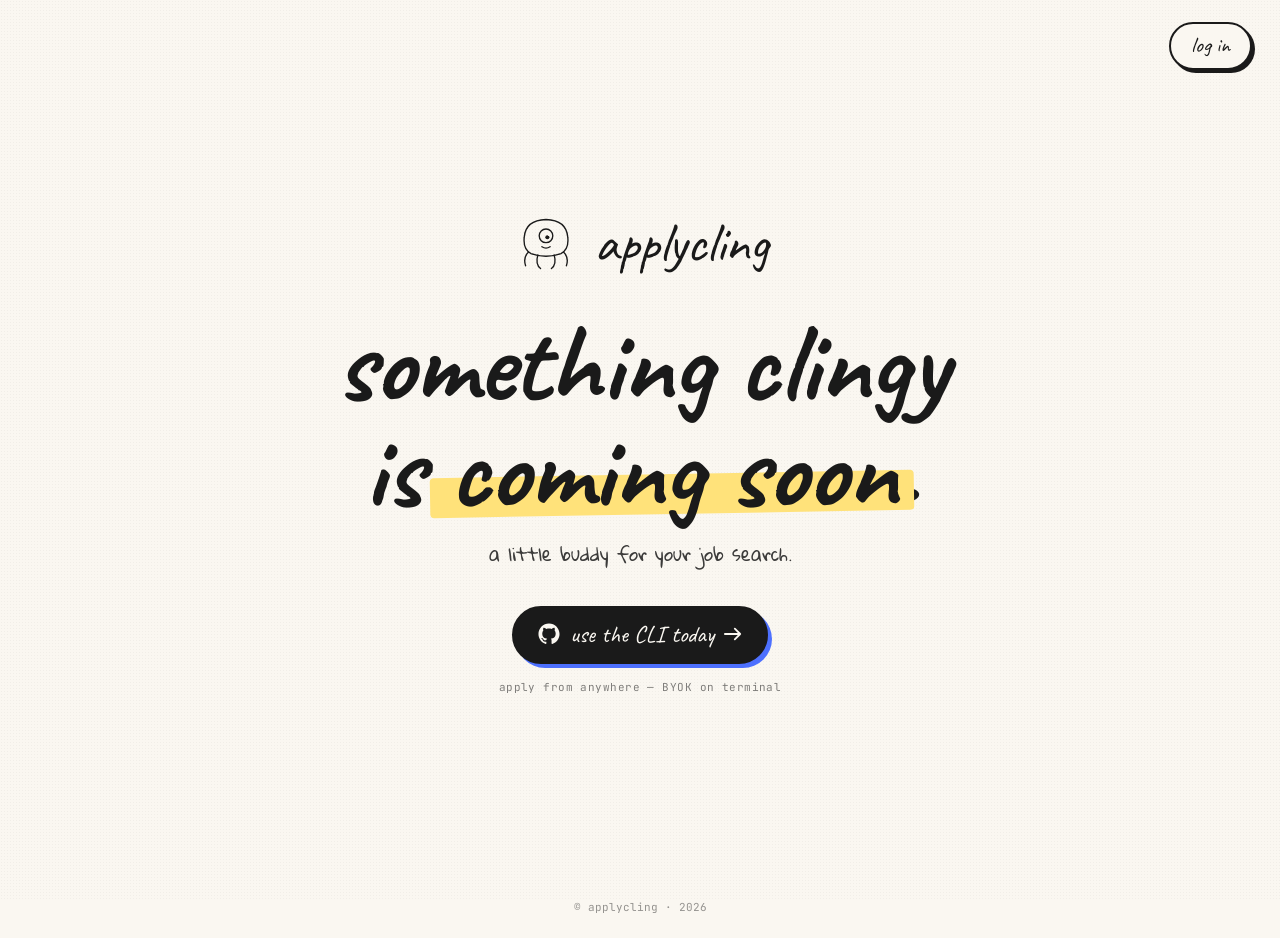
==== web/landing/index.html @ 12a331eb "feat: landing page at applycling.com Static "coming soon" page from Claude Design handoff. Sketchy/h" ====
<!doctype html>
<html lang="en">
<head>
  <meta charset="utf-8" />
  <meta name="viewport" content="width=device-width, initial-scale=1" />
  <title>applycling — coming soon</title>
  <meta name="description" content="applycling is coming soon. A clingy little buddy for your job search." />
  <link rel="preconnect" href="https://fonts.googleapis.com" />
  <link rel="preconnect" href="https://fonts.gstatic.com" crossorigin />
  <link href="https://fonts.googleapis.com/css2?family=Caveat:wght@400;500;600;700&family=Gloria+Hallelujah&family=JetBrains+Mono:wght@400;500&display=swap" rel="stylesheet" />
  <style>
    :root {
      --bg: #FAF7F1;
      --ink: #1A1A1A;
      --accent: #4d70ff;
      --highlight: #FFE27A;
    }
    * { box-sizing: border-box; }
    html, body {
      margin: 0; padding: 0;
      background: var(--bg); color: var(--ink);
      font-family: 'Gloria Hallelujah', cursive;
      -webkit-font-smoothing: antialiased;
      min-height: 100vh;
    }
    ::selection { background: var(--highlight); }
    body::before {
      content: "";
      position: fixed; inset: 0;
      background-image: radial-gradient(rgba(26,26,26,0.04) 1px, transparent 1px);
      background-size: 3px 3px;
      pointer-events: none;
      z-index: 0;
    }
    .topbar {
      position: relative;
      z-index: 2;
      display: flex;
      justify-content: flex-end;
      align-items: center;
      padding: 22px 28px;
    }
    .login-link {
      display: inline-flex;
      align-items: center;
      gap: 8px;
      font-family: 'Caveat', cursive;
      font-size: 22px;
      line-height: 1;
      color: var(--ink);
      background: var(--bg);
      border: 2px solid var(--ink);
      border-radius: 999px;
      padding: 10px 20px 12px;
      text-decoration: none;
      box-shadow: 3px 3px 0 var(--ink);
      transition: transform 0.12s ease, box-shadow 0.12s ease;
    }
    .login-link:hover {
      transform: translate(-1px, -1px);
      box-shadow: 4px 4px 0 var(--ink);
    }
    .login-link:active {
      transform: translate(2px, 2px);
      box-shadow: 1px 1px 0 var(--ink);
    }
    main {
      position: relative;
      z-index: 1;
      min-height: calc(100vh - 140px);
      display: flex;
      flex-direction: column;
      align-items: center;
      justify-content: center;
      padding: 24px 24px 64px;
      text-align: center;
    }
    .mark {
      display: flex;
      align-items: center;
      gap: 14px;
      margin-bottom: 32px;
    }
    .mark svg { display: block; }
    .wordmark {
      font-family: 'Caveat', cursive;
      font-size: 56px;
      line-height: 0.9;
      letter-spacing: -0.5px;
    }
    h1 {
      font-family: 'Caveat', cursive;
      font-size: clamp(56px, 10vw, 112px);
      line-height: 0.95;
      margin: 0 0 18px;
      letter-spacing: -1px;
      max-width: 14ch;
      text-wrap: balance;
    }
    h1 .soon {
      display: inline-block;
      position: relative;
    }
    h1 .soon::before {
      content: "";
      position: absolute;
      left: -4%;
      right: -4%;
      bottom: 8%;
      height: 38%;
      background: var(--highlight);
      transform: rotate(-1deg);
      border-radius: 4px;
      z-index: 0;
    }
    h1 .soon > span {
      position: relative;
      z-index: 1;
    }
    .tag {
      font-family: 'Gloria Hallelujah', cursive;
      font-size: 18px;
      line-height: 1.55;
      max-width: 38ch;
      margin: 0 auto 38px;
      opacity: 0.85;
      text-wrap: pretty;
    }
    .cta {
      display: inline-flex;
      align-items: center;
      gap: 10px;
      font-family: 'Caveat', cursive;
      font-size: 24px;
      line-height: 1;
      color: var(--bg);
      background: var(--ink);
      border: 2px solid var(--ink);
      border-radius: 999px;
      padding: 14px 24px 16px;
      text-decoration: none;
      box-shadow: 4px 4px 0 var(--accent);
      transition: transform 0.12s ease, box-shadow 0.12s ease;
      cursor: pointer;
    }
    .cta:hover {
      transform: translate(-1px, -1px);
      box-shadow: 5px 5px 0 var(--accent);
    }
    .cta:active {
      transform: translate(2px, 2px);
      box-shadow: 1px 1px 0 var(--accent);
    }
    .cta svg { display: block; }
    .sub-note {
      margin-top: 16px;
      font-family: 'JetBrains Mono', monospace;
      font-size: 11px;
      letter-spacing: 0.04em;
      opacity: 0.55;
    }
    footer {
      margin-top: 48px;
      text-align: center;
      font-family: 'JetBrains Mono', monospace;
      font-size: 11px;
      opacity: 0.45;
      padding-bottom: 24px;
    }
    @media (max-width: 520px) {
      .topbar { padding: 16px 20px; }
      .wordmark { font-size: 44px; }
      .mark { gap: 10px; margin-bottom: 24px; }
      .cta { font-size: 21px; padding: 12px 20px 14px; }
      .login-link { font-size: 20px; padding: 9px 16px 11px; }
      footer { font-size: 10px; }
    }
  </style>
</head>
<body>
  <header class="topbar">
    <a class="login-link" href="https://app.applycling.com">log in</a>
  </header>

  <main>
    <div class="mark">
      <svg width="68" height="68" viewBox="0 0 100 100" aria-hidden="true">
        <g fill="none" stroke="#1A1A1A" stroke-width="2" stroke-linecap="round" stroke-linejoin="round">
          <path d="M 18 40 Q 16 58 28 64 Q 50 72 72 64 Q 84 58 82 40 Q 80 15 50 14 Q 20 15 18 40 Z" />
          <circle cx="50" cy="38" r="10" />
          <path d="M 44 54 Q 50 58 56 54" />
          <path d="M 24 62 Q 16 70 20 82" />
          <path d="M 38 66 Q 34 80 42 86" />
          <path d="M 62 66 Q 66 80 58 86" />
          <path d="M 76 62 Q 84 70 80 82" />
        </g>
        <circle cx="52" cy="40" r="3" fill="#1A1A1A" />
        <circle cx="54" cy="37" r="1.2" fill="#FAF7F1" />
      </svg>
      <span class="wordmark">applycling</span>
    </div>

    <h1>something clingy is <span class="soon"><span>coming soon</span></span>.</h1>

    <p class="tag">a little buddy for your job search.</p>

    <a class="cta" href="https://github.com/aommi/applycling" target="_blank" rel="noopener">
      <svg width="22" height="22" viewBox="0 0 24 24" fill="currentColor" aria-hidden="true">
        <path d="M12 .5C5.65.5.5 5.65.5 12c0 5.08 3.29 9.39 7.86 10.91.58.1.79-.25.79-.56 0-.28-.01-1.02-.02-2-3.2.7-3.87-1.54-3.87-1.54-.52-1.32-1.27-1.68-1.27-1.68-1.04-.71.08-.7.08-.7 1.15.08 1.76 1.18 1.76 1.18 1.02 1.75 2.69 1.24 3.34.95.1-.74.4-1.24.72-1.53-2.55-.29-5.24-1.27-5.24-5.66 0-1.25.45-2.27 1.18-3.07-.12-.29-.51-1.46.11-3.04 0 0 .96-.31 3.15 1.17.92-.26 1.9-.39 2.88-.39s1.96.13 2.88.39c2.19-1.48 3.15-1.17 3.15-1.17.62 1.58.23 2.75.11 3.04.74.8 1.18 1.82 1.18 3.07 0 4.4-2.69 5.37-5.26 5.65.41.36.78 1.06.78 2.13 0 1.54-.01 2.78-.01 3.16 0 .31.21.67.8.55C20.21 21.39 23.5 17.08 23.5 12 23.5 5.65 18.35.5 12 .5z"/>
      </svg>
      use the CLI today
      <svg width="18" height="14" viewBox="0 0 20 14" fill="none" aria-hidden="true">
        <path d="M 1 7 L 18 7 M 12 1 L 18 7 L 12 13" stroke="currentColor" stroke-width="2" stroke-linecap="round" stroke-linejoin="round" />
      </svg>
    </a>
    <div class="sub-note">apply from anywhere — BYOK on terminal</div>
  </main>

  <footer>© applycling · 2026</footer>
</body>
</html>
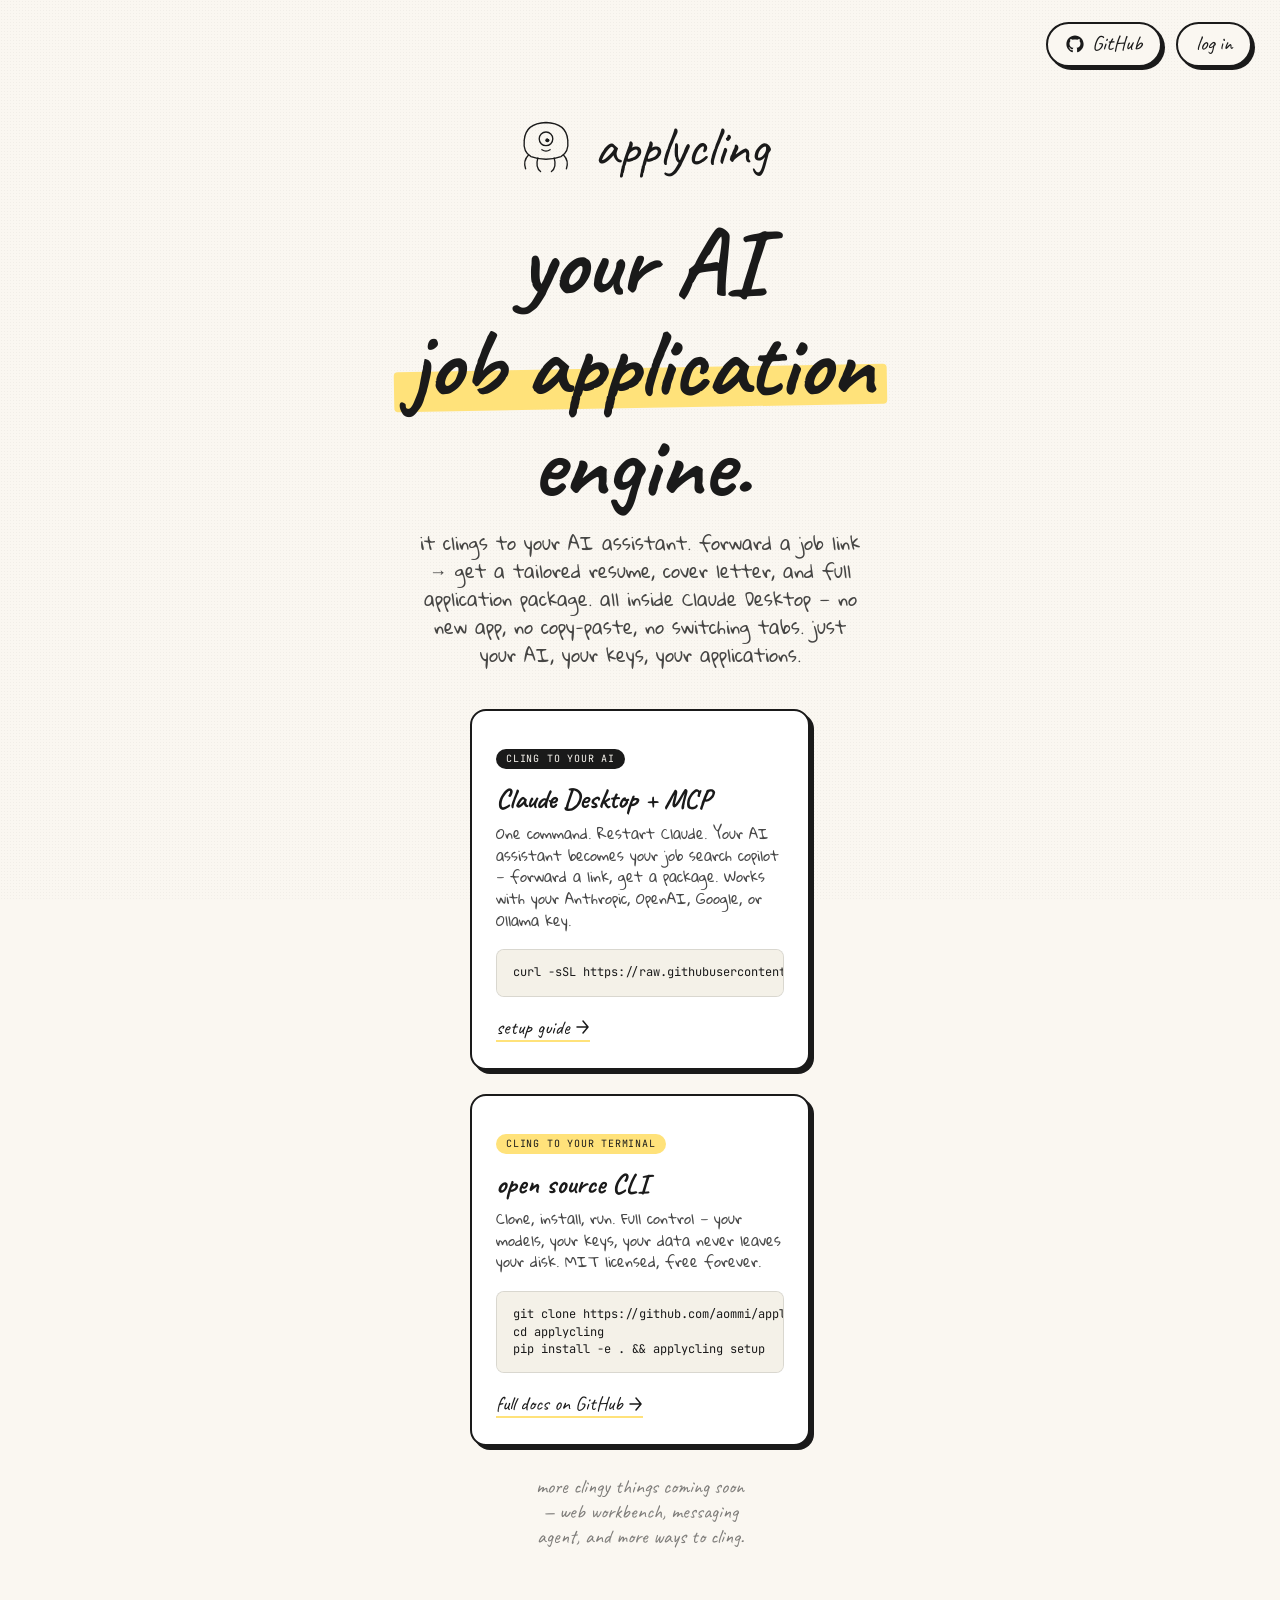
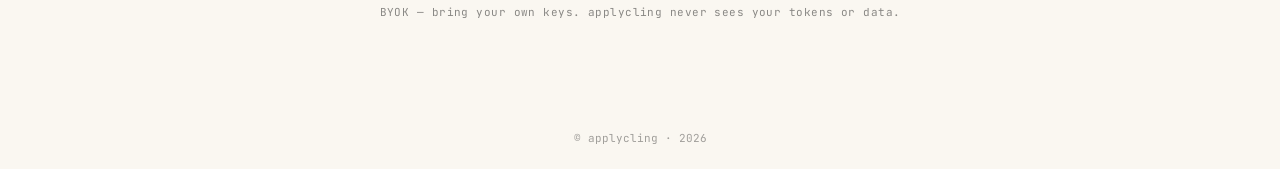
==== commit b6af60bd: "feat: landing page — 'clings to your AI assistant' MCP launch - Replace 'coming soon' with live prod" ====
--- a/web/landing/index.html
+++ b/web/landing/index.html
@@ -3,8 +3,8 @@
 <head>
   <meta charset="utf-8" />
   <meta name="viewport" content="width=device-width, initial-scale=1" />
-  <title>applycling — coming soon</title>
-  <meta name="description" content="applycling is coming soon. A clingy little buddy for your job search." />
+  <title>applycling — your AI job application engine</title>
+  <meta name="description" content="applycling turns a job link into a complete application package. Use it in Claude Desktop via MCP, or run it from the terminal. BYOK — your keys, your tokens, your data." />
   <link rel="preconnect" href="https://fonts.googleapis.com" />
   <link rel="preconnect" href="https://fonts.gstatic.com" crossorigin />
   <link href="https://fonts.googleapis.com/css2?family=Caveat:wght@400;500;600;700&family=Gloria+Hallelujah&family=JetBrains+Mono:wght@400;500&display=swap" rel="stylesheet" />
@@ -14,6 +14,7 @@
       --ink: #1A1A1A;
       --accent: #4d70ff;
       --highlight: #FFE27A;
+      --green: #2e7d32;
     }
     * { box-sizing: border-box; }
     html, body {
@@ -38,29 +39,30 @@
       display: flex;
       justify-content: flex-end;
       align-items: center;
+      gap: 14px;
       padding: 22px 28px;
     }
-    .login-link {
+    .top-link {
       display: inline-flex;
       align-items: center;
       gap: 8px;
       font-family: 'Caveat', cursive;
-      font-size: 22px;
+      font-size: 21px;
       line-height: 1;
       color: var(--ink);
       background: var(--bg);
       border: 2px solid var(--ink);
       border-radius: 999px;
-      padding: 10px 20px 12px;
+      padding: 9px 18px 11px;
       text-decoration: none;
       box-shadow: 3px 3px 0 var(--ink);
       transition: transform 0.12s ease, box-shadow 0.12s ease;
     }
-    .login-link:hover {
+    .top-link:hover {
       transform: translate(-1px, -1px);
       box-shadow: 4px 4px 0 var(--ink);
     }
-    .login-link:active {
+    .top-link:active {
       transform: translate(2px, 2px);
       box-shadow: 1px 1px 0 var(--ink);
     }
@@ -90,30 +92,30 @@
     }
     h1 {
       font-family: 'Caveat', cursive;
-      font-size: clamp(56px, 10vw, 112px);
-      line-height: 0.95;
-      margin: 0 0 18px;
+      font-size: clamp(48px, 9vw, 96px);
+      line-height: 1.05;
+      margin: 0 0 14px;
       letter-spacing: -1px;
-      max-width: 14ch;
+      max-width: 16ch;
       text-wrap: balance;
     }
-    h1 .soon {
+    h1 .highlight {
       display: inline-block;
       position: relative;
     }
-    h1 .soon::before {
+    h1 .highlight::before {
       content: "";
       position: absolute;
-      left: -4%;
-      right: -4%;
-      bottom: 8%;
-      height: 38%;
+      left: -3%;
+      right: -3%;
+      bottom: 6%;
+      height: 40%;
       background: var(--highlight);
       transform: rotate(-1deg);
       border-radius: 4px;
       z-index: 0;
     }
-    h1 .soon > span {
+    h1 .highlight > span {
       position: relative;
       z-index: 1;
     }
@@ -121,65 +123,131 @@
       font-family: 'Gloria Hallelujah', cursive;
       font-size: 18px;
       line-height: 1.55;
-      max-width: 38ch;
-      margin: 0 auto 38px;
-      opacity: 0.85;
+      max-width: 40ch;
+      margin: 0 auto 40px;
+      opacity: 0.8;
       text-wrap: pretty;
     }
-    .cta {
+    .lanes {
+      display: flex;
+      gap: 24px;
+      flex-wrap: wrap;
+      justify-content: center;
+      max-width: 700px;
+      margin: 0 auto;
+    }
+    .lane {
+      flex: 1 1 280px;
+      max-width: 340px;
+      background: white;
+      border: 2px solid var(--ink);
+      border-radius: 16px;
+      padding: 28px 24px 24px;
+      box-shadow: 4px 4px 0 var(--ink);
+      text-align: left;
+    }
+    .lane-badge {
+      display: inline-block;
+      font-family: 'JetBrains Mono', monospace;
+      font-size: 10px;
+      letter-spacing: 0.08em;
+      text-transform: uppercase;
+      background: var(--highlight);
+      padding: 3px 10px 4px;
+      border-radius: 999px;
+      margin-bottom: 14px;
+    }
+    .lane-badge.primary {
+      background: var(--ink);
+      color: var(--bg);
+    }
+    .lane h2 {
+      font-family: 'Caveat', cursive;
+      font-size: 28px;
+      margin: 0 0 8px;
+      line-height: 1.15;
+    }
+    .lane p {
+      font-family: 'Gloria Hallelujah', cursive;
+      font-size: 14px;
+      line-height: 1.55;
+      margin: 0 0 18px;
+      opacity: 0.8;
+    }
+    .lane .setup-cmd {
+      display: block;
+      font-family: 'JetBrains Mono', monospace;
+      font-size: 12px;
+      line-height: 1.45;
+      background: #F4F1E8;
+      border: 1px solid rgba(26,26,26,0.12);
+      border-radius: 8px;
+      padding: 14px 16px;
+      margin-bottom: 14px;
+      overflow-x: auto;
+      white-space: pre;
+      color: var(--ink);
+    }
+    .lane .lane-link {
       display: inline-flex;
       align-items: center;
-      gap: 10px;
-      font-family: 'Caveat', cursive;
-      font-size: 24px;
-      line-height: 1;
-      color: var(--bg);
-      background: var(--ink);
-      border: 2px solid var(--ink);
-      border-radius: 999px;
-      padding: 14px 24px 16px;
+      gap: 6px;
+      font-family: 'Caveat', cursive;
+      font-size: 20px;
+      color: var(--ink);
       text-decoration: none;
-      box-shadow: 4px 4px 0 var(--accent);
-      transition: transform 0.12s ease, box-shadow 0.12s ease;
-      cursor: pointer;
-    }
-    .cta:hover {
-      transform: translate(-1px, -1px);
-      box-shadow: 5px 5px 0 var(--accent);
-    }
-    .cta:active {
-      transform: translate(2px, 2px);
-      box-shadow: 1px 1px 0 var(--accent);
-    }
-    .cta svg { display: block; }
+      border-bottom: 2px solid var(--highlight);
+      transition: border-color 0.12s;
+    }
+    .lane .lane-link:hover {
+      border-color: var(--ink);
+    }
+    .lane .lane-link svg { display: block; }
     .sub-note {
-      margin-top: 16px;
+      margin-top: 36px;
       font-family: 'JetBrains Mono', monospace;
       font-size: 11px;
       letter-spacing: 0.04em;
+      opacity: 0.5;
+    }
+    .more-coming {
+      margin-top: 28px;
+      font-family: 'Caveat', cursive;
+      font-size: 20px;
       opacity: 0.55;
+      max-width: 36ch;
+      text-wrap: balance;
     }
     footer {
       margin-top: 48px;
       text-align: center;
       font-family: 'JetBrains Mono', monospace;
       font-size: 11px;
-      opacity: 0.45;
+      opacity: 0.4;
       padding-bottom: 24px;
     }
-    @media (max-width: 520px) {
-      .topbar { padding: 16px 20px; }
-      .wordmark { font-size: 44px; }
-      .mark { gap: 10px; margin-bottom: 24px; }
-      .cta { font-size: 21px; padding: 12px 20px 14px; }
-      .login-link { font-size: 20px; padding: 9px 16px 11px; }
+    @media (max-width: 640px) {
+      .lanes { flex-direction: column; align-items: center; }
+      .lane { max-width: 100%; }
+      .topbar { padding: 16px 20px; gap: 10px; }
+      .top-link { font-size: 18px; padding: 8px 14px 10px; }
+      .wordmark { font-size: 40px; }
+      .mark { gap: 10px; margin-bottom: 20px; }
+      .lane h2 { font-size: 24px; }
+      .lane .setup-cmd { font-size: 11px; padding: 12px 14px; }
       footer { font-size: 10px; }
     }
   </style>
 </head>
 <body>
   <header class="topbar">
-    <a class="login-link" href="https://app.applycling.com">log in</a>
+    <a class="top-link" href="https://github.com/aommi/applycling" target="_blank" rel="noopener">
+      <svg width="18" height="18" viewBox="0 0 24 24" fill="currentColor" aria-hidden="true">
+        <path d="M12 .5C5.65.5.5 5.65.5 12c0 5.08 3.29 9.39 7.86 10.91.58.1.79-.25.79-.56 0-.28-.01-1.02-.02-2-3.2.7-3.87-1.54-3.87-1.54-.52-1.32-1.27-1.68-1.27-1.68-1.04-.71.08-.7.08-.7 1.15.08 1.76 1.18 1.76 1.18 1.02 1.75 2.69 1.24 3.34.95.1-.74.4-1.24.72-1.53-2.55-.29-5.24-1.27-5.24-5.66 0-1.25.45-2.27 1.18-3.07-.12-.29-.51-1.46.11-3.04 0 0 .96-.31 3.15 1.17.92-.26 1.9-.39 2.88-.39s1.96.13 2.88.39c2.19-1.48 3.15-1.17 3.15-1.17.62 1.58.23 2.75.11 3.04.74.8 1.18 1.82 1.18 3.07 0 4.4-2.69 5.37-5.26 5.65.41.36.78 1.06.78 2.13 0 1.54-.01 2.78-.01 3.16 0 .31.21.67.8.55C20.21 21.39 23.5 17.08 23.5 12 23.5 5.65 18.35.5 12 .5z"/>
+      </svg>
+      GitHub
+    </a>
+    <a class="top-link" href="https://app.applycling.com">log in</a>
   </header>
 
   <main>
@@ -200,22 +268,45 @@
       <span class="wordmark">applycling</span>
     </div>
 
-    <h1>something clingy is <span class="soon"><span>coming soon</span></span>.</h1>
-
-    <p class="tag">a little buddy for your job search.</p>
-
-    <a class="cta" href="https://github.com/aommi/applycling" target="_blank" rel="noopener">
-      <svg width="22" height="22" viewBox="0 0 24 24" fill="currentColor" aria-hidden="true">
-        <path d="M12 .5C5.65.5.5 5.65.5 12c0 5.08 3.29 9.39 7.86 10.91.58.1.79-.25.79-.56 0-.28-.01-1.02-.02-2-3.2.7-3.87-1.54-3.87-1.54-.52-1.32-1.27-1.68-1.27-1.68-1.04-.71.08-.7.08-.7 1.15.08 1.76 1.18 1.76 1.18 1.02 1.75 2.69 1.24 3.34.95.1-.74.4-1.24.72-1.53-2.55-.29-5.24-1.27-5.24-5.66 0-1.25.45-2.27 1.18-3.07-.12-.29-.51-1.46.11-3.04 0 0 .96-.31 3.15 1.17.92-.26 1.9-.39 2.88-.39s1.96.13 2.88.39c2.19-1.48 3.15-1.17 3.15-1.17.62 1.58.23 2.75.11 3.04.74.8 1.18 1.82 1.18 3.07 0 4.4-2.69 5.37-5.26 5.65.41.36.78 1.06.78 2.13 0 1.54-.01 2.78-.01 3.16 0 .31.21.67.8.55C20.21 21.39 23.5 17.08 23.5 12 23.5 5.65 18.35.5 12 .5z"/>
-      </svg>
-      use the CLI today
-      <svg width="18" height="14" viewBox="0 0 20 14" fill="none" aria-hidden="true">
-        <path d="M 1 7 L 18 7 M 12 1 L 18 7 L 12 13" stroke="currentColor" stroke-width="2" stroke-linecap="round" stroke-linejoin="round" />
-      </svg>
-    </a>
-    <div class="sub-note">apply from anywhere — BYOK on terminal</div>
+    <h1>your AI <span class="highlight"><span>job application</span></span> engine.</h1>
+
+    <p class="tag">it clings to your AI assistant. forward a job link → get a tailored resume, cover letter, and full application package. all inside Claude Desktop — no new app, no copy-paste, no switching tabs. just your AI, your keys, your applications.</p>
+
+    <div class="lanes">
+      <div class="lane">
+        <div class="lane-badge primary">cling to your AI</div>
+        <h2>Claude Desktop + MCP</h2>
+        <p>One command. Restart Claude. Your AI assistant becomes your job search copilot — forward a link, get a package. Works with your Anthropic, OpenAI, Google, or Ollama key.</p>
+        <div class="setup-cmd">curl -sSL https://raw.githubusercontent.com/aommi/applycling/main/scripts/setup_mcp.sh | bash</div>
+        <a class="lane-link" href="https://github.com/aommi/applycling#using-applycling-via-mcp" target="_blank" rel="noopener">
+          setup guide
+          <svg width="14" height="14" viewBox="0 0 14 14" fill="none" aria-hidden="true">
+            <path d="M 1 7 L 12 7 M 7 1 L 12 7 L 7 13" stroke="currentColor" stroke-width="1.5" stroke-linecap="round" stroke-linejoin="round" />
+          </svg>
+        </a>
+      </div>
+
+      <div class="lane">
+        <div class="lane-badge">cling to your terminal</div>
+        <h2>open source CLI</h2>
+        <p>Clone, install, run. Full control — your models, your keys, your data never leaves your disk. MIT licensed, free forever.</p>
+        <div class="setup-cmd">git clone https://github.com/aommi/applycling.git
+cd applycling
+pip install -e . &amp;&amp; applycling setup</div>
+        <a class="lane-link" href="https://github.com/aommi/applycling" target="_blank" rel="noopener">
+          full docs on GitHub
+          <svg width="14" height="14" viewBox="0 0 14 14" fill="none" aria-hidden="true">
+            <path d="M 1 7 L 12 7 M 7 1 L 12 7 L 7 13" stroke="currentColor" stroke-width="1.5" stroke-linecap="round" stroke-linejoin="round" />
+          </svg>
+        </a>
+      </div>
+    </div>
+
+    <p class="more-coming">more clingy things coming soon — web workbench, messaging agent, and more ways to cling.</p>
+
+    <div class="sub-note">BYOK — bring your own keys. applycling never sees your tokens or data.</div>
   </main>
 
-  <footer>© applycling · 2026</footer>
+  <footer>&copy; applycling · 2026</footer>
 </body>
 </html>
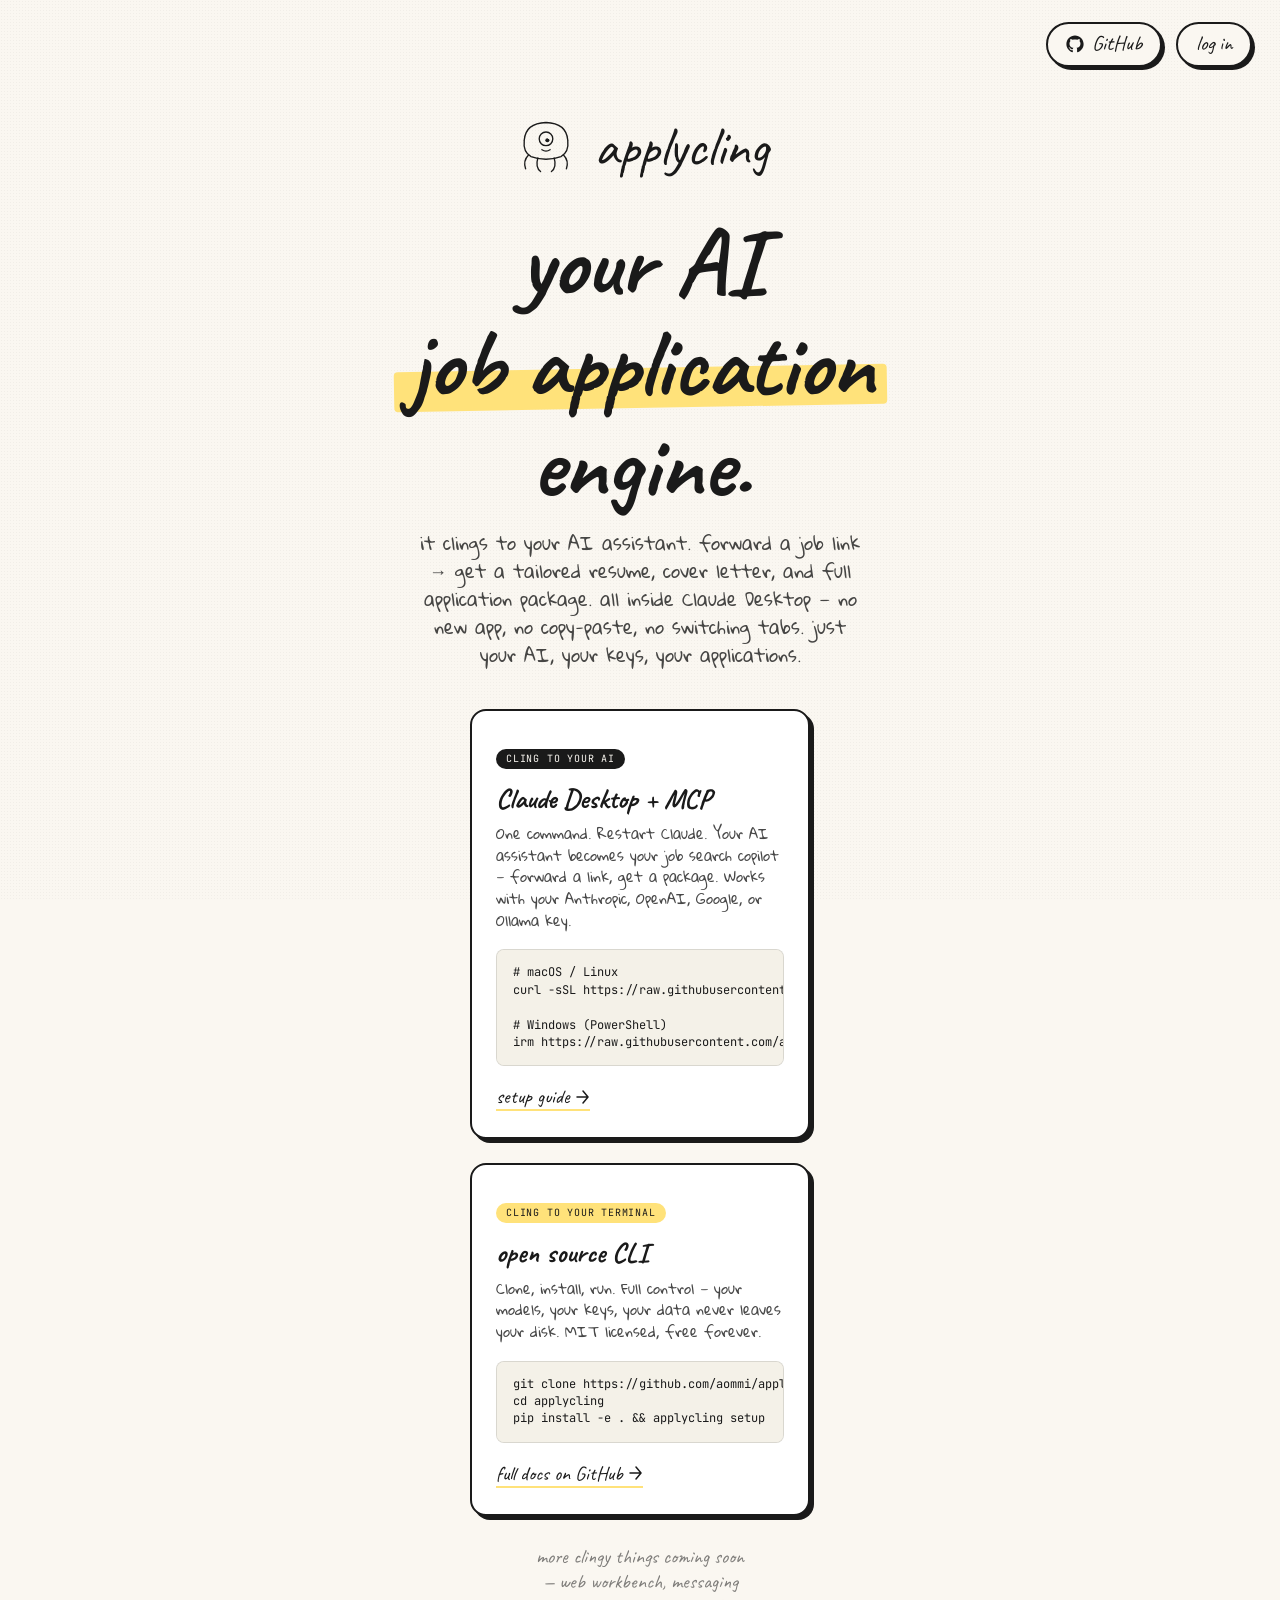
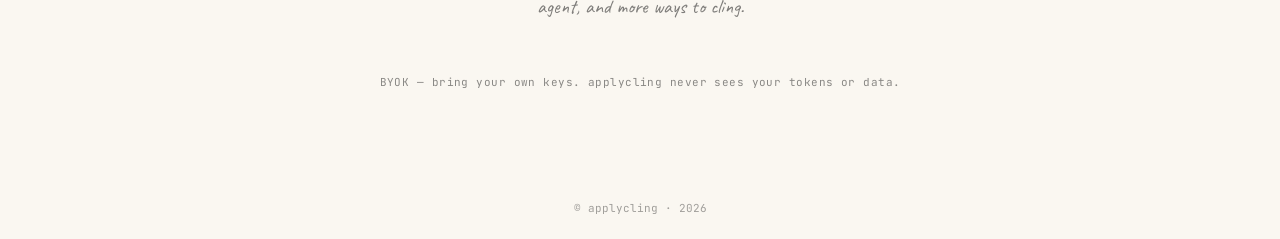
==== commit 7d168300: "feat: Windows MCP setup script + landing page shows both platforms - PowerShell setup script for Win" ====
--- a/web/landing/index.html
+++ b/web/landing/index.html
@@ -277,7 +277,11 @@
         <div class="lane-badge primary">cling to your AI</div>
         <h2>Claude Desktop + MCP</h2>
         <p>One command. Restart Claude. Your AI assistant becomes your job search copilot — forward a link, get a package. Works with your Anthropic, OpenAI, Google, or Ollama key.</p>
-        <div class="setup-cmd">curl -sSL https://raw.githubusercontent.com/aommi/applycling/main/scripts/setup_mcp.sh | bash</div>
+        <div class="setup-cmd"># macOS / Linux
+curl -sSL https://raw.githubusercontent.com/aommi/applycling/main/scripts/setup_mcp.sh | bash
+
+# Windows (PowerShell)
+irm https://raw.githubusercontent.com/aommi/applycling/main/scripts/setup_mcp.ps1 | iex</div>
         <a class="lane-link" href="https://github.com/aommi/applycling#using-applycling-via-mcp" target="_blank" rel="noopener">
           setup guide
           <svg width="14" height="14" viewBox="0 0 14 14" fill="none" aria-hidden="true">
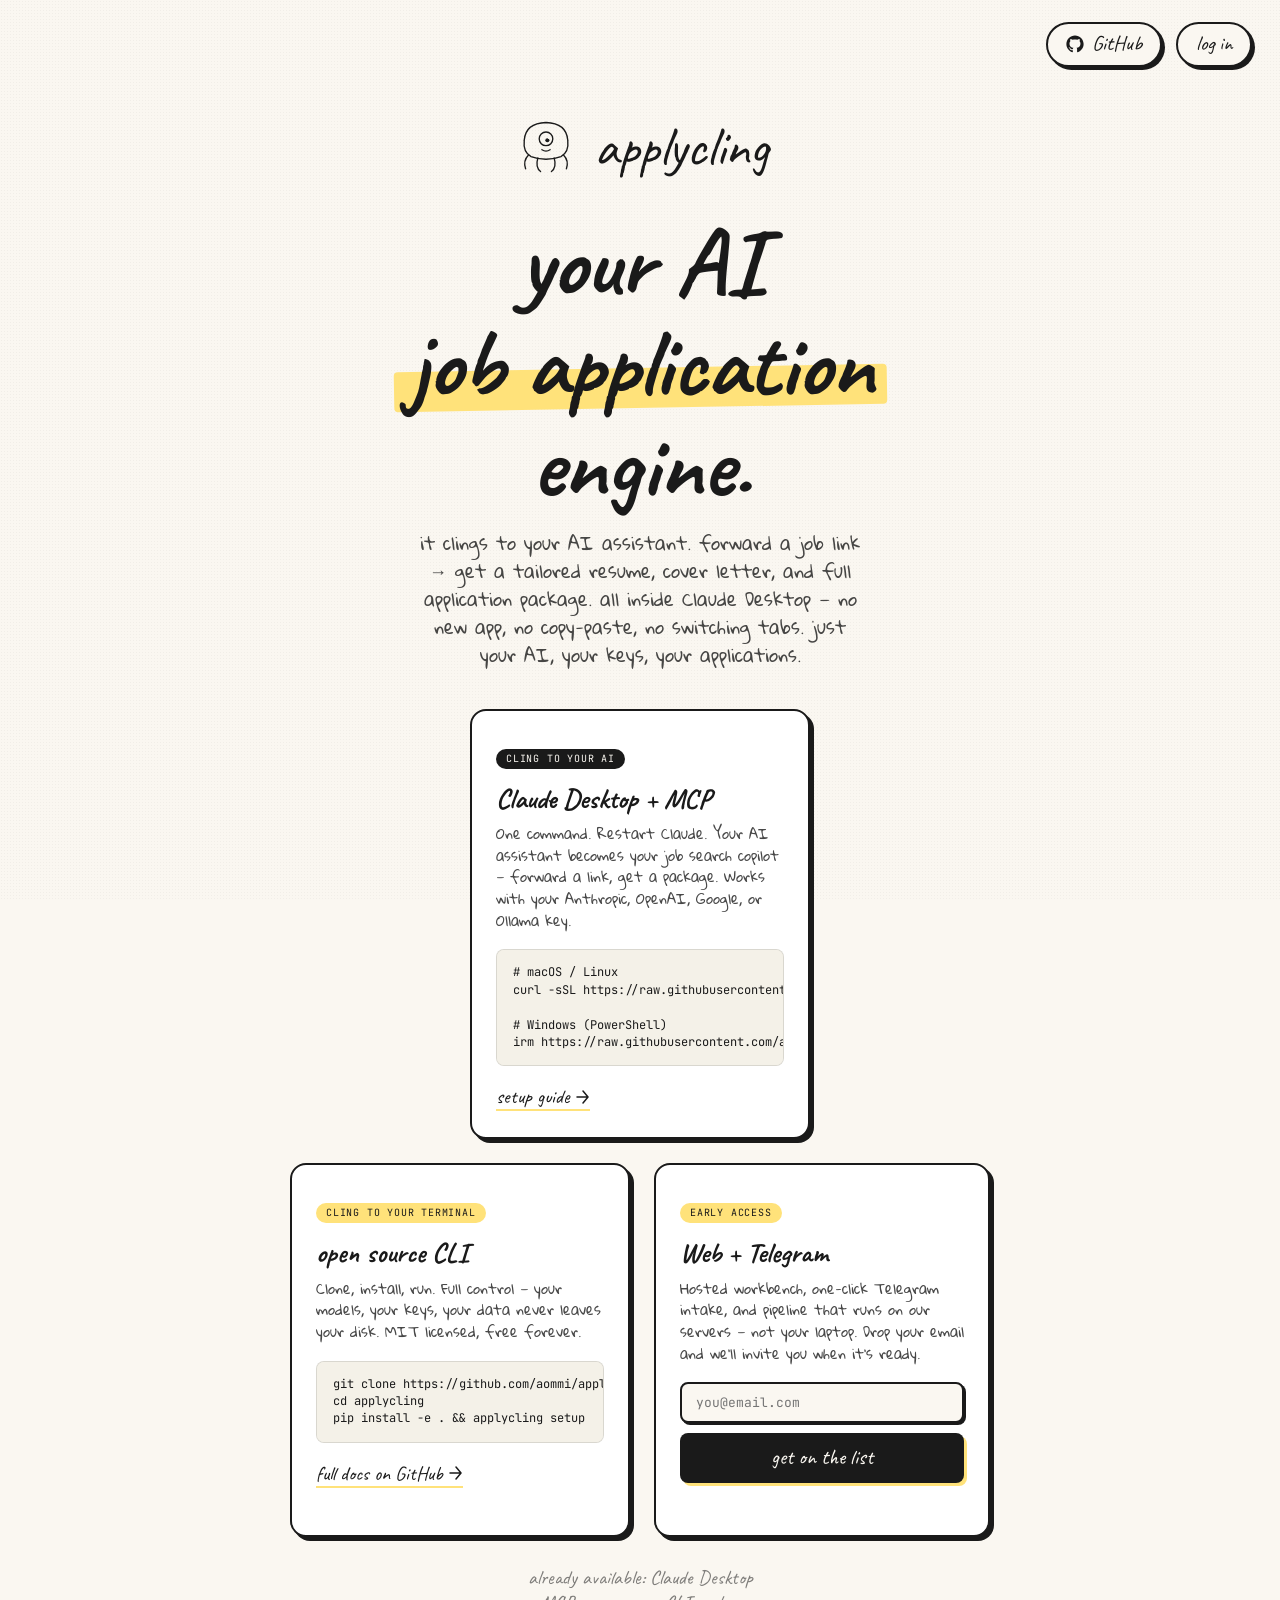
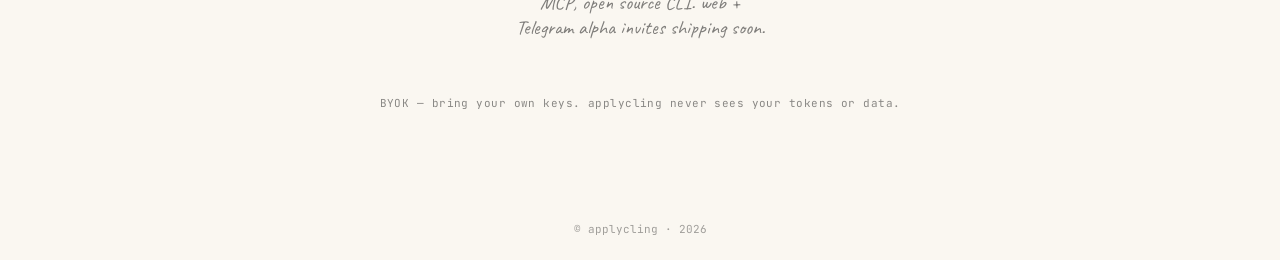
==== commit 4cfeb16c: "Add waitlist signup tile to landing page" ====
--- a/web/landing/index.html
+++ b/web/landing/index.html
@@ -203,6 +203,58 @@
       border-color: var(--ink);
     }
     .lane .lane-link svg { display: block; }
+    .lane form { display: flex; flex-direction: column; gap: 10px; margin-bottom: 8px; }
+    .lane .email-input {
+      font-family: 'JetBrains Mono', monospace;
+      font-size: 13px;
+      padding: 10px 14px;
+      border: 2px solid var(--ink);
+      border-radius: 8px;
+      background: var(--bg);
+      color: var(--ink);
+      outline: none;
+      box-shadow: 2px 2px 0 var(--ink);
+    }
+    .lane .email-input:focus {
+      box-shadow: 3px 3px 0 var(--accent);
+      border-color: var(--accent);
+    }
+    .lane .submit-btn {
+      font-family: 'Caveat', cursive;
+      font-size: 22px;
+      padding: 10px 0 12px;
+      background: var(--ink);
+      color: var(--bg);
+      border: none;
+      border-radius: 8px;
+      cursor: pointer;
+      box-shadow: 3px 3px 0 var(--highlight);
+      transition: transform 0.12s ease, box-shadow 0.12s ease;
+    }
+    .lane .submit-btn:hover {
+      transform: translate(-1px, -1px);
+      box-shadow: 4px 4px 0 var(--highlight);
+    }
+    .lane .submit-btn:active {
+      transform: translate(2px, 2px);
+      box-shadow: 1px 1px 0 var(--highlight);
+    }
+    .lane .submit-btn:disabled {
+      opacity: 0.5;
+      cursor: not-allowed;
+      transform: none;
+      box-shadow: none;
+    }
+    .lane .form-msg {
+      font-family: 'Gloria Hallelujah', cursive;
+      font-size: 13px;
+      line-height: 1.5;
+      margin: 0;
+      min-height: 20px;
+      opacity: 0.8;
+    }
+    .lane .form-msg.success { color: var(--green); }
+    .lane .form-msg.error { color: #c62828; }
     .sub-note {
       margin-top: 36px;
       font-family: 'JetBrains Mono', monospace;
@@ -304,13 +356,60 @@
           </svg>
         </a>
       </div>
+
+      <div class="lane" id="waitlist-lane">
+        <div class="lane-badge">early access</div>
+        <h2>Web + Telegram</h2>
+        <p>Hosted workbench, one-click Telegram intake, and pipeline that runs on our servers — not your laptop. Drop your email and we'll invite you when it's ready.</p>
+        <form id="waitlist-form">
+          <input class="email-input" type="email" name="email" placeholder="you@email.com" required autocomplete="email" />
+          <button class="submit-btn" type="submit">get on the list</button>
+        </form>
+        <p class="form-msg" id="waitlist-msg" aria-live="polite"></p>
+      </div>
     </div>
 
-    <p class="more-coming">more clingy things coming soon — web workbench, messaging agent, and more ways to cling.</p>
+    <p class="more-coming">already available: Claude Desktop MCP, open source CLI. web + Telegram alpha invites shipping soon.</p>
 
     <div class="sub-note">BYOK — bring your own keys. applycling never sees your tokens or data.</div>
   </main>
 
   <footer>&copy; applycling · 2026</footer>
+
+  <script>
+    const WAITLIST_URL = 'https://script.google.com/macros/s/AKfycbybDU-Jxsl3zqnOatw3ystcdbF3II93KfEfu9dHNFyQ7mbZpVIvEITOVQof4GAb_3MN-g/exec';
+    const form = document.getElementById('waitlist-form');
+    const msg = document.getElementById('waitlist-msg');
+    const btn = form.querySelector('.submit-btn');
+
+    form.addEventListener('submit', async (e) => {
+      e.preventDefault();
+      const email = form.email.value.trim();
+      if (!email) return;
+
+      btn.disabled = true;
+      btn.textContent = '...';
+      msg.className = 'form-msg';
+      msg.textContent = '';
+
+      try {
+        const res = await fetch(WAITLIST_URL, {
+          method: 'POST',
+          headers: { 'Content-Type': 'application/json' },
+          body: JSON.stringify({ email, source: 'landing' }),
+        });
+        if (!res.ok) throw new Error(res.status);
+        msg.className = 'form-msg success';
+        msg.textContent = "You're on the list! We'll be in touch.";
+        form.reset();
+      } catch (err) {
+        msg.className = 'form-msg error';
+        msg.textContent = 'Something went wrong. Try again or DM us.';
+      } finally {
+        btn.disabled = false;
+        btn.textContent = 'get on the list';
+      }
+    });
+  </script>
 </body>
 </html>
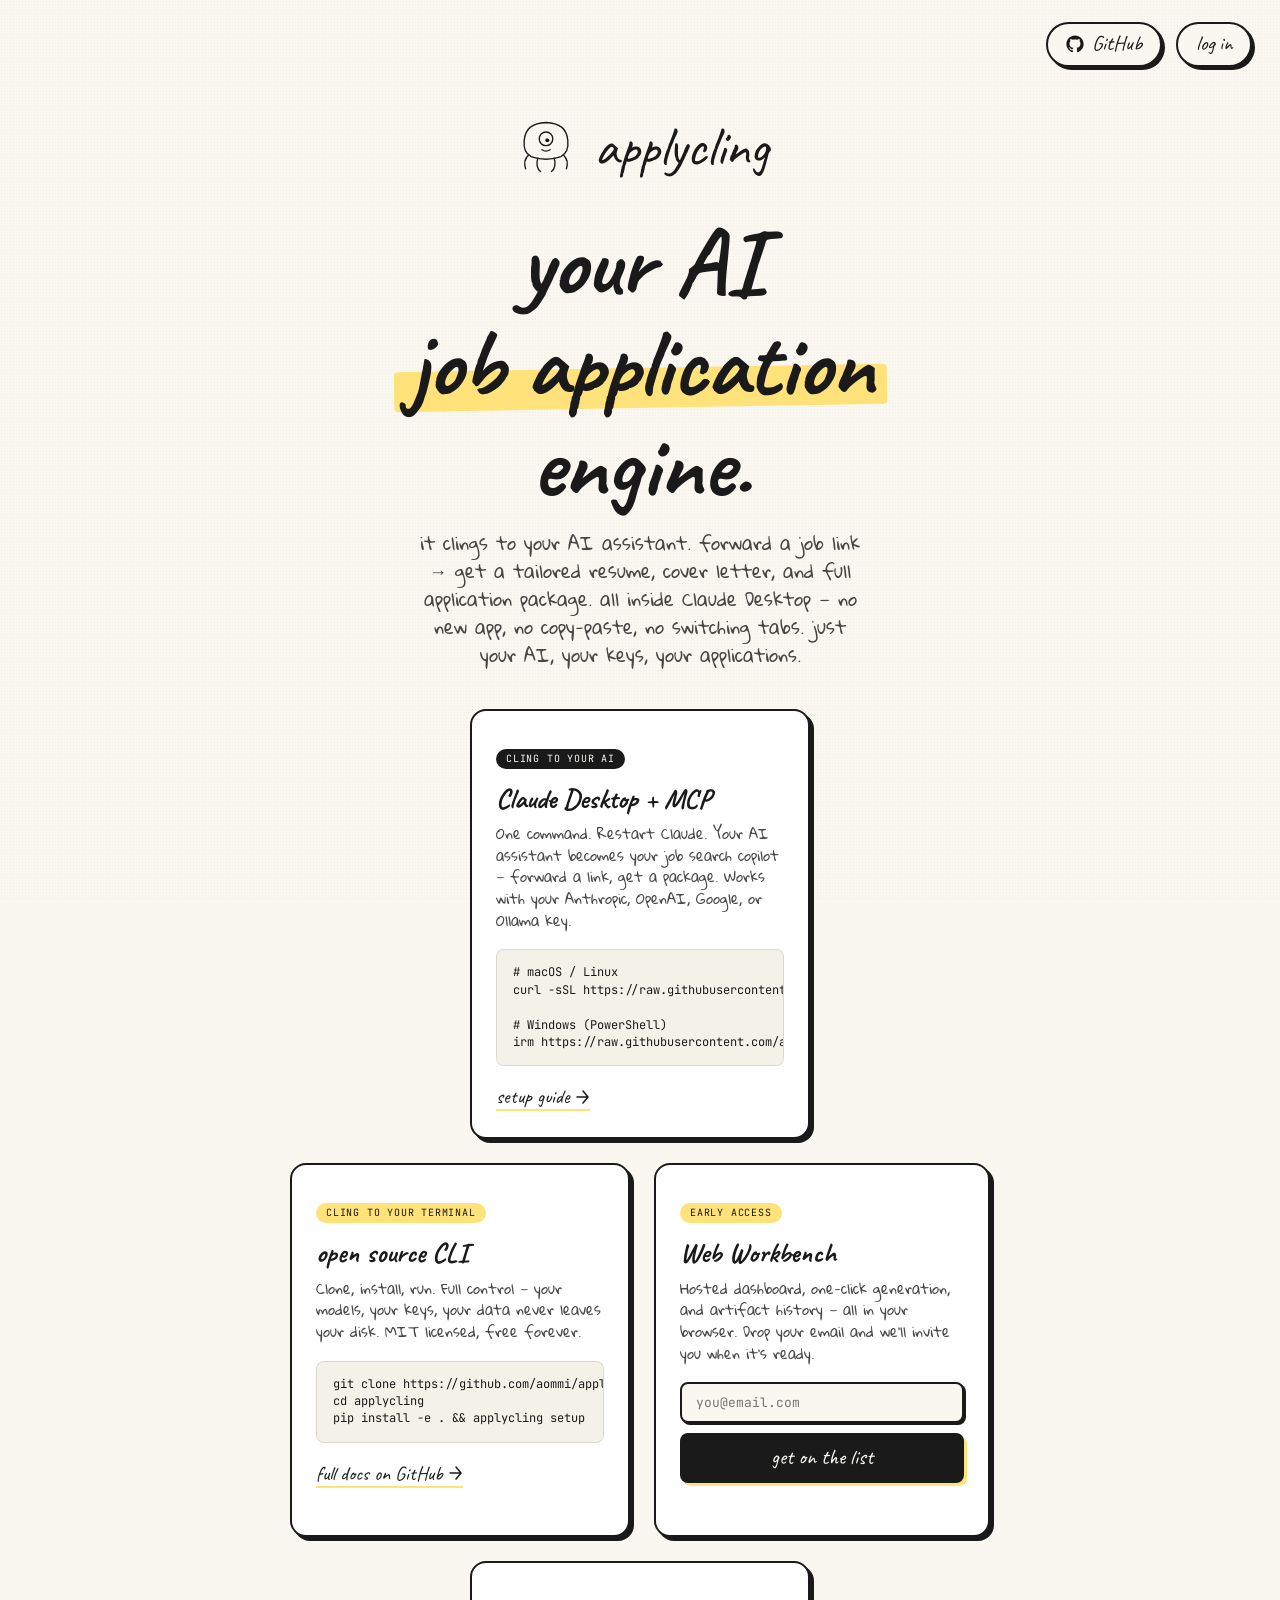
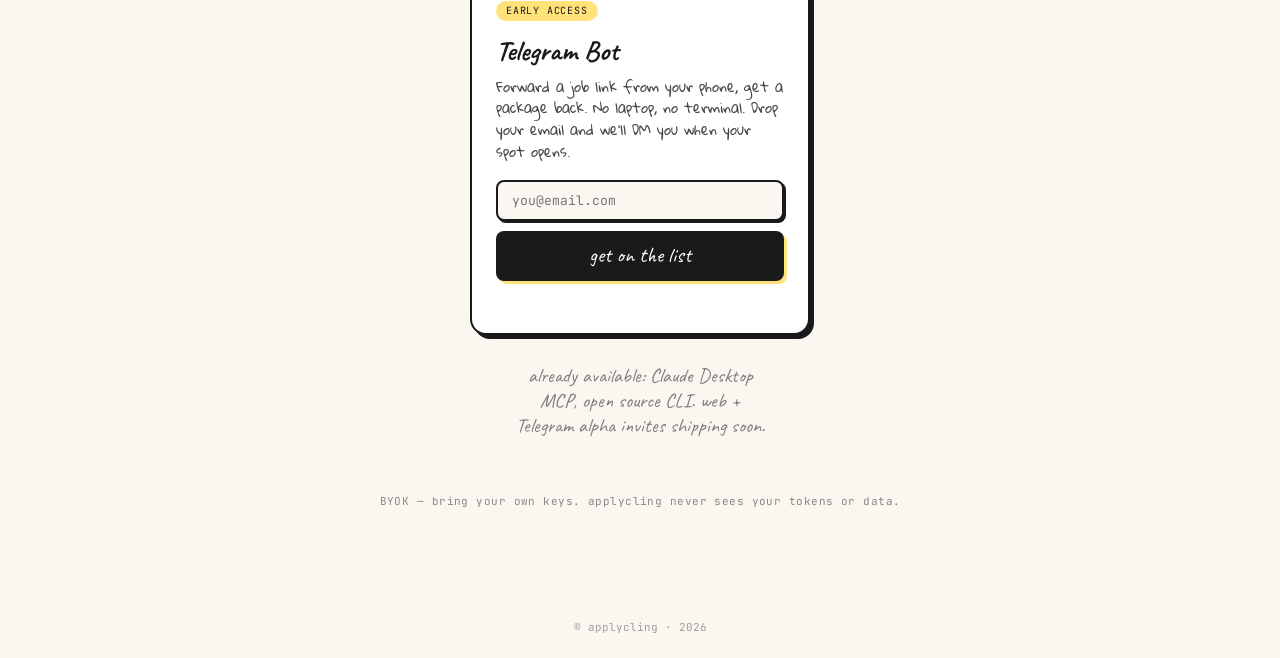
==== commit 01c4c060: "Split waitlist into Web Workbench and Telegram Bot tiles" ====
--- a/web/landing/index.html
+++ b/web/landing/index.html
@@ -299,7 +299,7 @@
       </svg>
       GitHub
     </a>
-    <a class="top-link" href="https://app.applycling.com">log in</a>
+    <a class="top-link" href="https://app.applycling.com/onboarding">log in</a>
   </header>
 
   <main>
@@ -357,15 +357,26 @@
         </a>
       </div>
 
-      <div class="lane" id="waitlist-lane">
+      <div class="lane">
         <div class="lane-badge">early access</div>
-        <h2>Web + Telegram</h2>
-        <p>Hosted workbench, one-click Telegram intake, and pipeline that runs on our servers — not your laptop. Drop your email and we'll invite you when it's ready.</p>
-        <form id="waitlist-form">
+        <h2>Web Workbench</h2>
+        <p>Hosted dashboard, one-click generation, and artifact history — all in your browser. Drop your email and we'll invite you when it's ready.</p>
+        <form class="waitlist-form" data-source="web">
           <input class="email-input" type="email" name="email" placeholder="you@email.com" required autocomplete="email" />
           <button class="submit-btn" type="submit">get on the list</button>
         </form>
-        <p class="form-msg" id="waitlist-msg" aria-live="polite"></p>
+        <p class="form-msg" aria-live="polite"></p>
+      </div>
+
+      <div class="lane">
+        <div class="lane-badge">early access</div>
+        <h2>Telegram Bot</h2>
+        <p>Forward a job link from your phone, get a package back. No laptop, no terminal. Drop your email and we'll DM you when your spot opens.</p>
+        <form class="waitlist-form" data-source="telegram">
+          <input class="email-input" type="email" name="email" placeholder="you@email.com" required autocomplete="email" />
+          <button class="submit-btn" type="submit">get on the list</button>
+        </form>
+        <p class="form-msg" aria-live="polite"></p>
       </div>
     </div>
 
@@ -378,37 +389,40 @@
 
   <script>
     const WAITLIST_URL = 'https://script.google.com/macros/s/AKfycbybDU-Jxsl3zqnOatw3ystcdbF3II93KfEfu9dHNFyQ7mbZpVIvEITOVQof4GAb_3MN-g/exec';
-    const form = document.getElementById('waitlist-form');
-    const msg = document.getElementById('waitlist-msg');
-    const btn = form.querySelector('.submit-btn');
-
-    form.addEventListener('submit', async (e) => {
-      e.preventDefault();
-      const email = form.email.value.trim();
-      if (!email) return;
-
-      btn.disabled = true;
-      btn.textContent = '...';
-      msg.className = 'form-msg';
-      msg.textContent = '';
-
-      try {
-        const res = await fetch(WAITLIST_URL, {
-          method: 'POST',
-          headers: { 'Content-Type': 'application/json' },
-          body: JSON.stringify({ email, source: 'landing' }),
-        });
-        if (!res.ok) throw new Error(res.status);
-        msg.className = 'form-msg success';
-        msg.textContent = "You're on the list! We'll be in touch.";
-        form.reset();
-      } catch (err) {
-        msg.className = 'form-msg error';
-        msg.textContent = 'Something went wrong. Try again or DM us.';
-      } finally {
-        btn.disabled = false;
-        btn.textContent = 'get on the list';
-      }
+
+    document.querySelectorAll('.waitlist-form').forEach(form => {
+      const msg = form.nextElementSibling;
+      const btn = form.querySelector('.submit-btn');
+      const source = form.dataset.source;
+
+      form.addEventListener('submit', async (e) => {
+        e.preventDefault();
+        const email = form.email.value.trim();
+        if (!email) return;
+
+        btn.disabled = true;
+        btn.textContent = '...';
+        msg.className = 'form-msg';
+        msg.textContent = '';
+
+        try {
+          const res = await fetch(WAITLIST_URL, {
+            method: 'POST',
+            headers: { 'Content-Type': 'application/json' },
+            body: JSON.stringify({ email, source }),
+          });
+          if (!res.ok) throw new Error(res.status);
+          msg.className = 'form-msg success';
+          msg.textContent = "You're on the list! We'll be in touch.";
+          form.reset();
+        } catch (err) {
+          msg.className = 'form-msg error';
+          msg.textContent = 'Something went wrong. Try again or DM us.';
+        } finally {
+          btn.disabled = false;
+          btn.textContent = 'get on the list';
+        }
+      });
     });
   </script>
 </body>
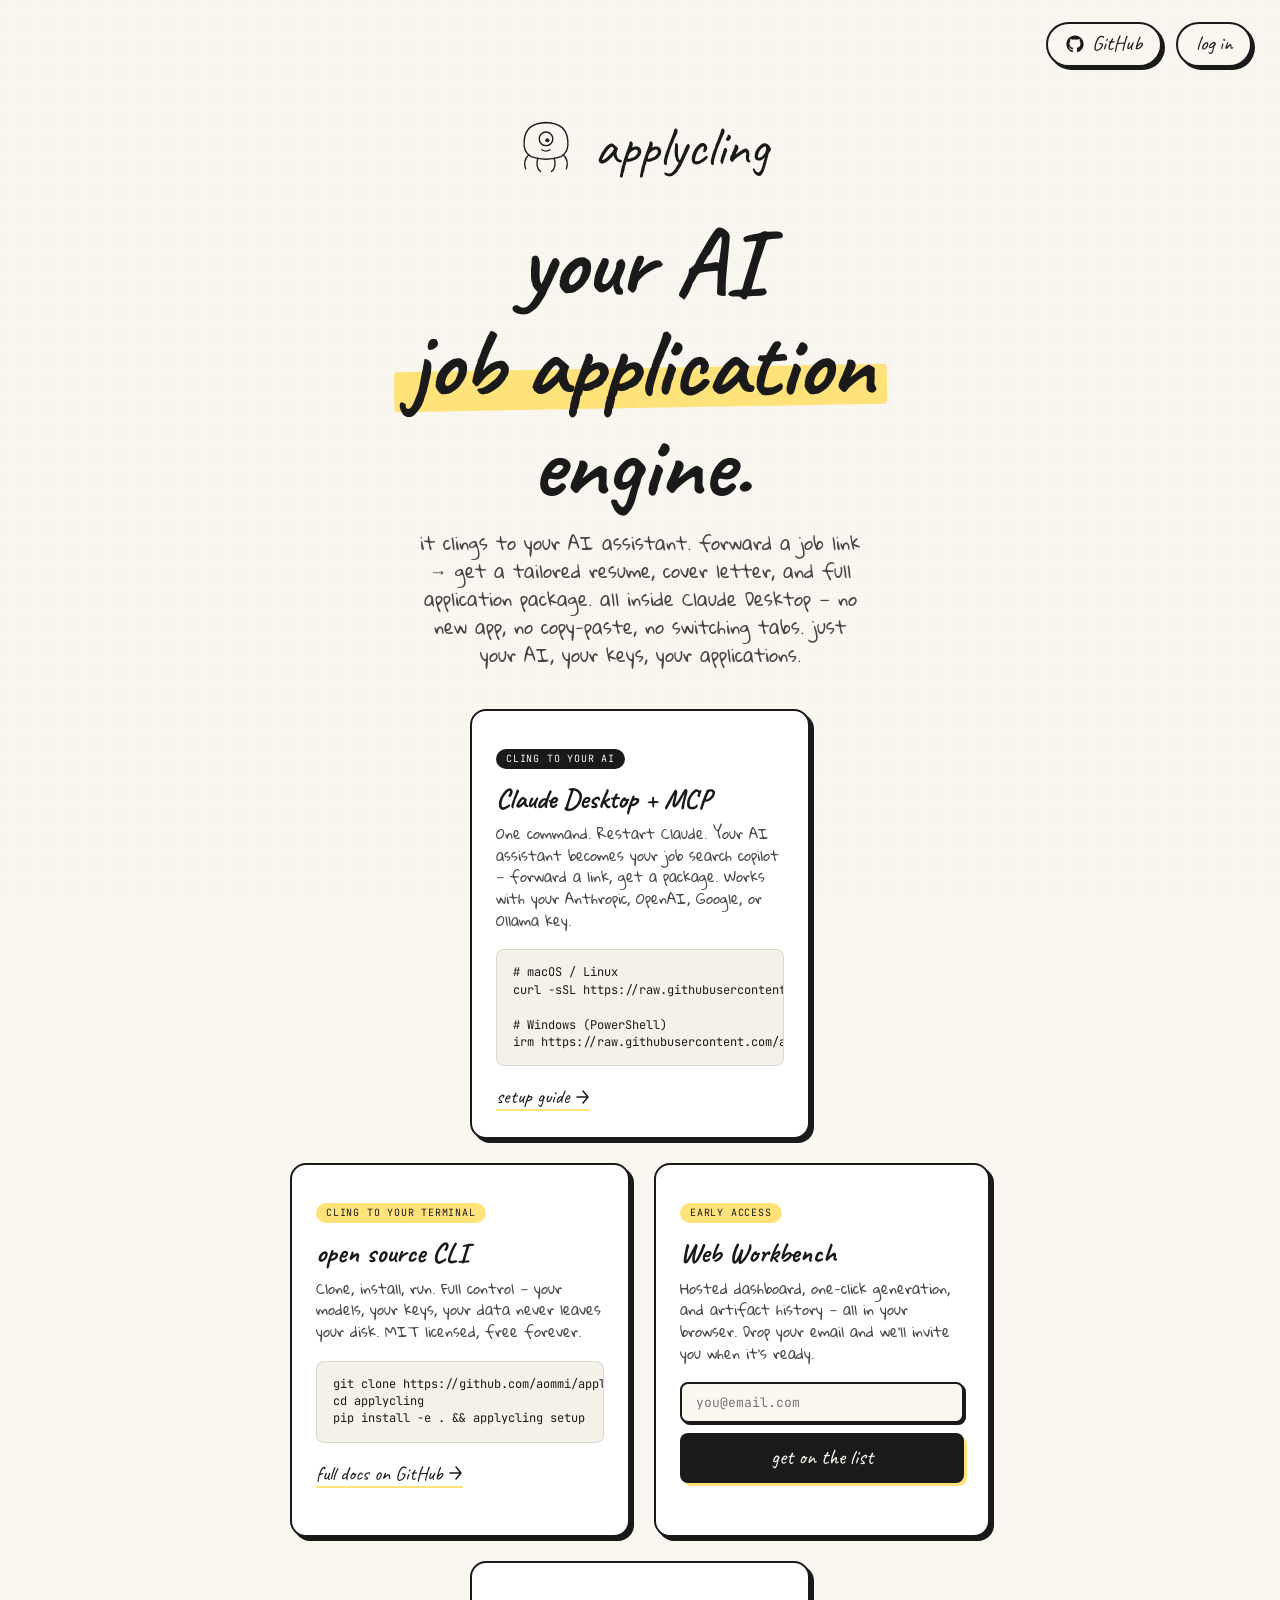
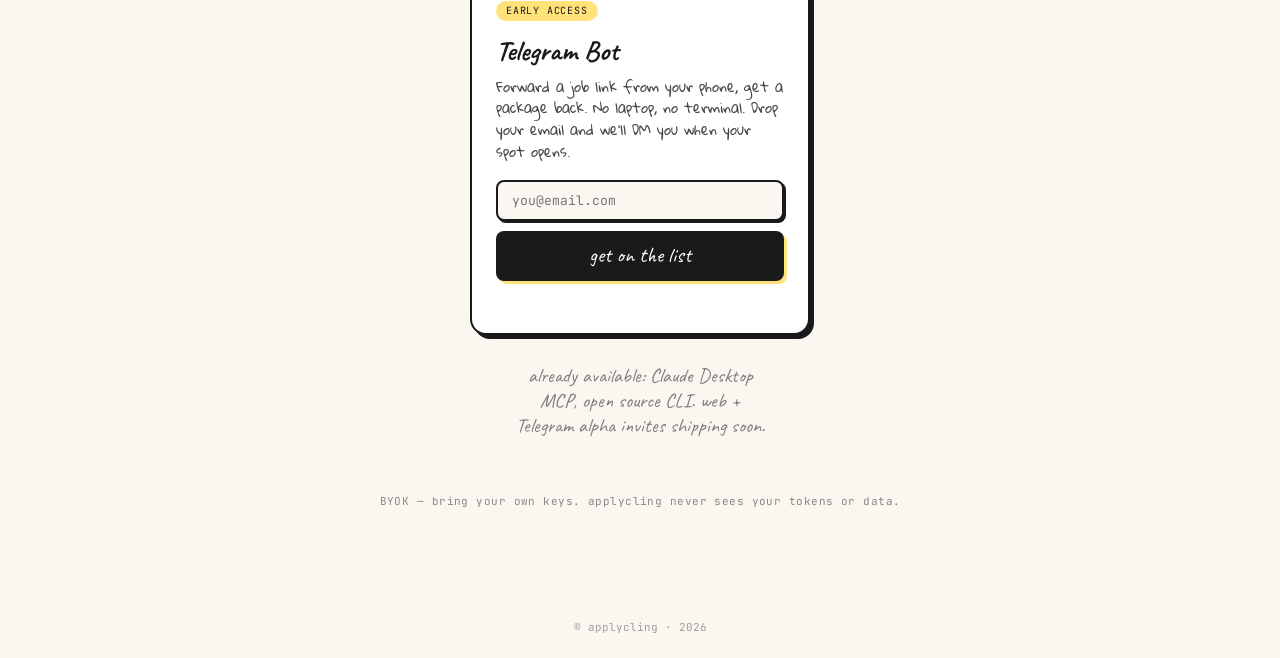
==== commit 5e74a9e3: "Restore readonly job board login" ====
--- a/web/landing/index.html
+++ b/web/landing/index.html
@@ -299,7 +299,7 @@
       </svg>
       GitHub
     </a>
-    <a class="top-link" href="https://app.applycling.com/onboarding">log in</a>
+    <a class="top-link" href="https://app.applycling.com/">log in</a>
   </header>
 
   <main>
